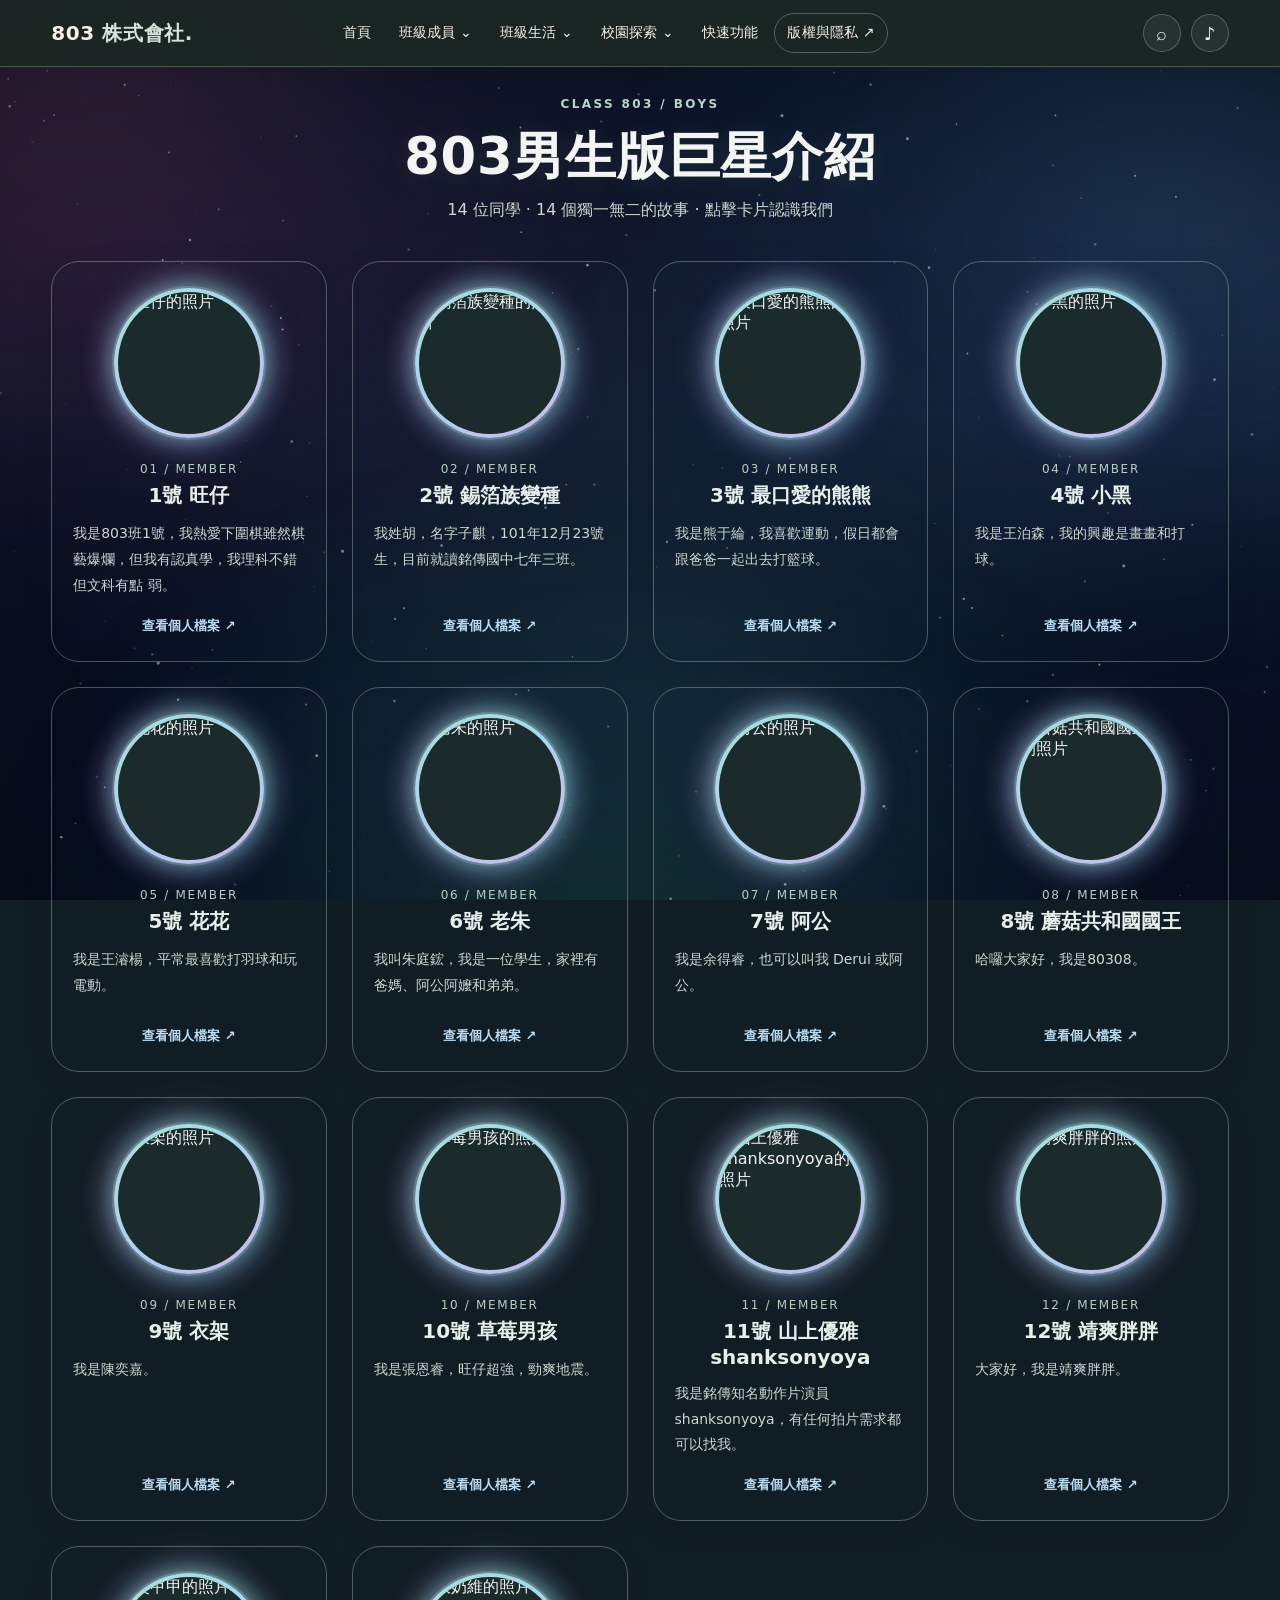
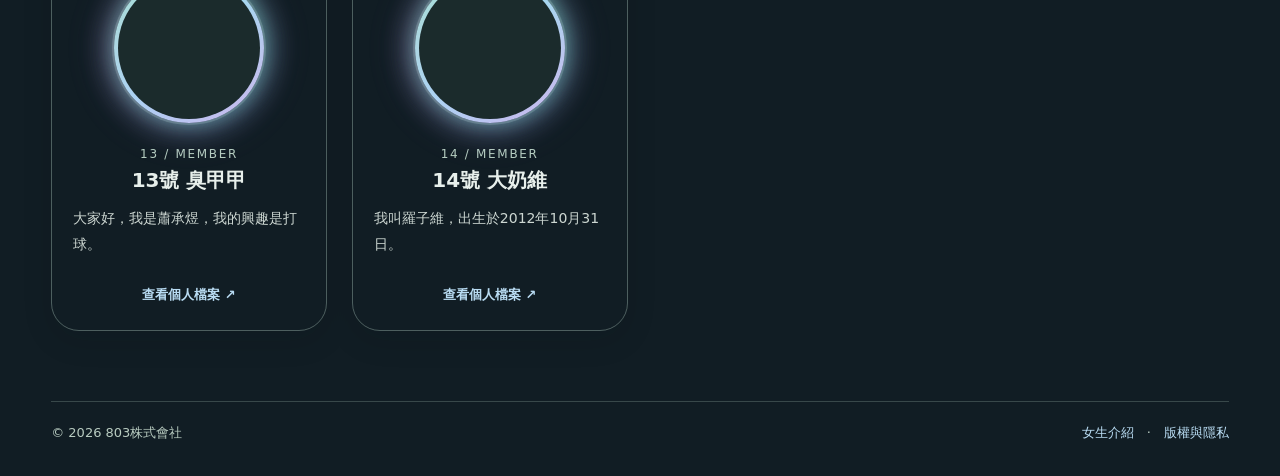
==== boy.html @ a570f4a8 "Add files via upload" ====
<!doctype html><html lang="zh-Hant"><head><meta charset="utf-8"><meta name="viewport" content="width=device-width,initial-scale=1"><title>803 男生版巨星介紹</title><link rel="stylesheet" href="shared-nav.css"><style>

:root{color-scheme:dark;--cyan:#7dd3fc;--muted:#cbd5e1}*{box-sizing:border-box}html{scroll-behavior:smooth}body{margin:0;color:#e8f3ff;font-family:system-ui,-apple-system,"Noto Sans TC",sans-serif;background:radial-gradient(ellipse at 50% 0%,#142857 0%,#071329 43%,#030817 100%);min-height:100vh}body:before{content:"";position:fixed;inset:0;pointer-events:none;background:radial-gradient(circle at 13% 20%,#34b8ff28,transparent 22%),radial-gradient(circle at 83% 48%,#9d4cff21,transparent 24%);z-index:-1}.wrap{width:min(1320px,92%);margin:auto}.top{display:flex;justify-content:space-between;align-items:center;gap:16px;padding:22px 0}.brand{font-weight:800;letter-spacing:.03em;font-size:17px}.back,.smalllink{color:#bfe8ff;text-decoration:none;border:1px solid #81c8ff55;border-radius:999px;padding:9px 15px;background:#ffffff0a}.back:hover,.smalllink:hover{background:#ffffff1a}.heading{text-align:center;padding:24px 0 38px}.eyebrow{font-size:12px;letter-spacing:.24em;color:#94c8ed}.heading h1{margin:12px 0 8px;font-size:clamp(30px,4vw,53px);color:#81d5ff;text-shadow:0 0 24px #28a7ff80}.heading p{color:#bbd2e9;margin:0}.grid{display:grid;grid-template-columns:repeat(4,minmax(0,1fr));gap:28px;padding-bottom:70px}.card{display:flex;flex-direction:column;align-items:center;min-height:385px;border:1px solid #84bfff2e;border-radius:28px;padding:26px 21px;background:linear-gradient(155deg,#121d34ef,#080e21ed);box-shadow:0 12px 30px #0005,0 0 24px #1e85ff23;text-decoration:none;color:inherit;transition:transform .2s,box-shadow .2s}.card:hover,.card:focus-visible{transform:translateY(-7px);box-shadow:0 18px 36px #0008,0 0 28px #5177ff77;outline:none}.avatar{width:150px;height:150px;border-radius:50%;padding:4px;background:linear-gradient(120deg,#1cbcff,#3268ff,#ae5cff);box-shadow:0 0 23px #248dffab,0 0 38px #9448ff5e;flex:none}.avatar img{width:100%;height:100%;border-radius:50%;object-fit:cover;background:#050c1e;display:block}.num{font-size:12px;letter-spacing:.14em;color:#9ab7d8;margin-top:24px}.name{color:#85d4ff;font-weight:750;font-size:20px;text-align:center;margin:6px 0 12px;overflow-wrap:anywhere}.excerpt{color:#d0deef;line-height:1.75;font-size:14px;display:-webkit-box;-webkit-box-orient:vertical;-webkit-line-clamp:3;overflow:hidden;text-align:left;width:100%}.more{margin-top:auto;padding-top:18px;font-size:13px;color:#86d9ff}.footer{border-top:1px solid #a8d7ff26;color:#9db4cc;padding:22px 0 34px;display:flex;gap:15px;justify-content:space-between;flex-wrap:wrap;font-size:13px}.footer a{color:#bde8ff;text-decoration:none}.profile{width:min(940px,92%);margin:40px auto 80px;display:grid;grid-template-columns:300px 1fr;gap:50px;align-items:center;border:1px solid #8bbdff35;border-radius:30px;padding:55px;background:linear-gradient(145deg,#111d36ee,#090f23f0);box-shadow:0 20px 60px #0008}.profile .avatar{width:min(100%,280px);height:auto;aspect-ratio:1}.profile .num{margin:0}.profile h1{color:#83d4ff;font-size:clamp(30px,4vw,48px);line-height:1.2;margin:15px 0 24px;overflow-wrap:anywhere}.profile .intro{font-size:17px;line-height:2;white-space:pre-wrap;color:#e1e9f6}.profile .actions{display:flex;gap:10px;flex-wrap:wrap;margin-top:35px}.missing{padding:60px;text-align:center}.dots{position:fixed;inset:0;pointer-events:none;z-index:-1;background-image:radial-gradient(#5ec9ff9e 1px,transparent 2px),radial-gradient(#a47dff99 1px,transparent 2px);background-size:190px 220px,270px 260px;background-position:20px 10px,95px 130px;opacity:.4}@media(max-width:1050px){.grid{grid-template-columns:repeat(3,1fr)}}@media(max-width:720px){.grid{grid-template-columns:repeat(2,minmax(0,1fr));gap:13px}.card{padding:20px 12px;min-height:315px;border-radius:20px}.avatar{width:115px;height:115px}.name{font-size:17px}.excerpt{font-size:13px}.profile{grid-template-columns:1fr;padding:28px;gap:30px;margin:15px auto 50px;text-align:center}.profile .avatar{margin:auto;width:210px}.profile .actions{justify-content:center}}@media(max-width:380px){.grid{grid-template-columns:1fr}.card{min-height:0}.excerpt{text-align:center}}

/* Aurora background synchronized with homepage, cards remain above particles */
body{background:#111d24;color:#e8f3ff}
body:before,.dots{display:none!important}
.aurora-backdrop{z-index:0!important}
#aurora-particles{z-index:1!important}
body>.wrap,body>main{position:relative;z-index:2}
.topbar{z-index:100!important}
.topbar .brand{color:#f5f1e8}
.topbar .nav-link,.topbar .nav-toggle{font-size:14px}
.topbar .dropdown,.topbar .search-panel,.topbar .mobile-panel{position:absolute;z-index:120}
@media(max-width:850px){.topbar .mobile-panel{position:relative}}

/* 803 soft aurora palette — shared by directory and profile */
:root{--boy-ink:#edf2ed;--boy-soft:#c4d4cb;--boy-mint:#d2e8db;--boy-accent:#a5cfc3;--boy-line:rgba(193,220,207,.22)}
body{color:var(--boy-ink)}
.heading{padding:30px 0 40px}
.heading .eyebrow{color:#b4d5c8;letter-spacing:.2em}
.heading h1{color:#e4f0e7;text-shadow:0 3px 22px rgba(120,191,166,.14);font-weight:750;letter-spacing:.025em}
.heading p{color:#c9d7ce}
.grid{gap:25px}
.card{background:linear-gradient(155deg,rgba(34,55,51,.91),rgba(23,37,39,.9));border:1px solid var(--boy-line);box-shadow:0 12px 32px rgba(5,18,17,.22),inset 0 1px rgba(255,255,255,.045);backdrop-filter:blur(15px);-webkit-backdrop-filter:blur(15px);transition:transform .24s ease,border-color .24s ease,box-shadow .24s ease}
.card:hover,.card:focus-visible{transform:translateY(-5px);border-color:rgba(190,226,211,.5);box-shadow:0 18px 38px rgba(5,18,17,.3),0 0 25px rgba(130,190,168,.12);outline:none}
.avatar{background:linear-gradient(135deg,#92c9c0 4%,#a8c9da 52%,#b8a8d3 100%);box-shadow:0 0 0 5px rgba(167,211,195,.075),0 0 26px rgba(143,200,188,.21),0 0 38px rgba(176,155,205,.11)}
.avatar img{background:#1b2b2c}
.num{color:#adc9bc}
.name{color:#e0eee4;text-shadow:none;font-weight:700}
.excerpt{color:#d4e0d8;line-height:1.85}
.more{color:#a9d8c9}
.back,.smalllink{color:#e1efe7;border-color:rgba(177,216,197,.32);background:rgba(235,250,239,.065)}
.back:hover,.smalllink:hover{background:rgba(213,237,221,.15)}
.footer{border-top-color:var(--boy-line);color:#b8cbc0}.footer a{color:#cce9da}
.profile{background:linear-gradient(145deg,rgba(37,57,52,.93),rgba(22,37,39,.93));border:1px solid var(--boy-line);box-shadow:0 20px 55px rgba(6,20,18,.3);backdrop-filter:blur(15px);-webkit-backdrop-filter:blur(15px)}
.profile h1{color:#e3f0e7;text-shadow:none}.profile .intro{color:#e0e9e1}.profile .num{color:#b8d3c4}
@media(prefers-reduced-motion:reduce){.card{transition:none}.card:hover{transform:none}}


/* Final 803 editorial aurora tuning — shared by directory and profile */
:root{--boy-ink:#f3f5f3;--boy-soft:#cdd7d2;--boy-accent:#b9dcf3;--boy-line:rgba(184,215,201,.23)}
.heading h1{color:#f3f5f3;text-shadow:0 3px 24px rgba(142,194,174,.12);letter-spacing:.015em}
.heading p{color:#cdd7d2}
.card{background:linear-gradient(150deg,rgba(36,57,52,.91),rgba(25,43,42,.91));border:1px solid rgba(185,218,203,.24);box-shadow:0 14px 32px rgba(4,18,18,.27),inset 0 1px 0 rgba(255,255,255,.055)}
.card:hover,.card:focus-visible{border-color:rgba(180,219,216,.53);box-shadow:0 20px 42px rgba(4,18,18,.35),0 0 24px rgba(162,202,198,.13)}
.avatar{background:linear-gradient(135deg,#95d3c3 0%,#a5c8df 55%,#c6b2d9 100%);box-shadow:0 0 0 4px rgba(163,210,196,.08),0 0 24px rgba(142,202,190,.19),0 0 32px rgba(198,178,217,.1)}
.name{color:#e7efeb;font-weight:730}.excerpt{color:#cdd7d2}.num{color:#b6cec1}
.more{color:#b9dcf3;font-weight:650;transition:color .2s ease}.card:hover .more,.card:focus-visible .more{color:#fff}
.profile{background:linear-gradient(145deg,rgba(36,57,52,.94),rgba(23,40,39,.94));border-color:rgba(185,218,203,.26)}
.profile h1{color:#e7efeb}.profile .intro{color:#dce6df}
.back,.smalllink{color:#b9dcf3;border-color:rgba(185,220,243,.35)}
.back:hover,.smalllink:hover{color:#fff;border-color:rgba(225,240,249,.6)}
.footer a{color:#b9dcf3}
@media(prefers-reduced-motion:reduce){.card,.more{transition:none}}

/* Transparent glass-free cards: let homepage aurora and particles show through. */
.card, .profile {
  background: transparent !important;
  background-image: none !important;
  -webkit-backdrop-filter: none !important;
  backdrop-filter: none !important;
  border: 1px solid rgba(205,235,222,.32) !important;
  box-shadow: 0 10px 30px rgba(4,20,19,.12) !important;
}
.card:hover, .card:focus-visible {
  background: rgba(255,255,255,.035) !important;
  border-color: rgba(205,235,222,.66) !important;
  box-shadow: 0 15px 35px rgba(4,20,19,.18) !important;
}
.profile { box-shadow: 0 12px 35px rgba(4,20,19,.12) !important; }


/* 803 portraits: restrained aurora halo, visible against the starfield */
.avatar{
 position:relative;
 isolation:isolate;
 background:linear-gradient(135deg,#a2e4d0 0%,#a7d8f5 48%,#d7b3eb 100%) !important;
 box-shadow:0 0 0 2px rgba(229,248,246,.19),0 0 15px 3px rgba(117,217,197,.35),0 0 30px 6px rgba(135,180,243,.23),0 0 43px 9px rgba(217,158,231,.13) !important;
 transition:box-shadow .3s ease,filter .3s ease,transform .3s ease;
}
.avatar::before{
 content:"";position:absolute;inset:-10px;border-radius:50%;pointer-events:none;z-index:-1;
 background:conic-gradient(from 30deg,rgba(144,230,211,.20),rgba(155,193,247,.18),rgba(227,171,229,.18),rgba(144,230,211,.20));
 filter:blur(13px);
}
.card:hover .avatar,.card:focus-visible .avatar{
 box-shadow:0 0 0 2px rgba(238,253,251,.34),0 0 21px 5px rgba(117,217,197,.47),0 0 39px 9px rgba(135,180,243,.31),0 0 52px 12px rgba(217,158,231,.20) !important;
 transform:scale(1.025);
}
@media(prefers-reduced-motion:reduce){.avatar{transition:none}}

</style><link rel="stylesheet" href="aurora.css"><script src="aurora.js" defer></script></head><body><div class="aurora-backdrop" aria-hidden="true"><div class="aurora-glow aurora-one"></div><div class="aurora-glow aurora-two"></div><div class="aurora-glow aurora-three"></div></div><canvas id="aurora-particles" aria-hidden="true"></canvas><header class="topbar">
 <div class="top-inner">
  <a class="brand" href="home.html" target="contentFrame" aria-label="803首頁">803 <b>株式會社.</b></a>
  <nav class="desktop-nav" aria-label="主要導覽">
   <a class="nav-link" href="home.html" target="contentFrame">首頁</a>
   <button class="nav-toggle" type="button" data-menu="people" aria-expanded="false">班級成員 ⌄</button>
   <button class="nav-toggle" type="button" data-menu="life" aria-expanded="false">班級生活 ⌄</button>
   <button class="nav-toggle" type="button" data-menu="campus" aria-expanded="false">校園探索 ⌄</button>
   <a class="nav-link" href="home.html#quick" target="contentFrame">快速功能</a>
   <a class="nav-link copyright-nav" href="copyright.html" target="contentFrame">版權與隱私 ↗</a>
  </nav>
  <div class="nav-actions">
   <button class="icon-btn" id="searchButton" type="button" aria-label="搜尋網站" aria-expanded="false">⌕</button>
   <button class="icon-btn" id="musicButton" type="button" aria-label="切換背景音樂" title="切換背景音樂">♫</button>
   <button class="icon-btn menu-trigger" id="mobileButton" type="button" aria-label="開啟選單" aria-expanded="false">☰</button>
  </div>
 </div>
 <div class="dropdown" id="dropdown" hidden><div class="dropdown-inner"><div class="dropdown-label" id="dropdownLabel"></div><div class="dropdown-links" id="dropdownLinks"></div></div></div>
 <div class="search-panel" id="searchPanel" hidden><label for="siteSearch">搜尋803網站</label><input id="siteSearch" type="search" placeholder="輸入：男生、女生、課表、榮譽…" autocomplete="off"><div class="search-results" id="searchResults"></div></div>
 <nav class="mobile-panel" id="mobilePanel" aria-label="手機導覽" hidden>
  <a href="home.html" target="contentFrame">首頁</a><a href="boy.html" target="contentFrame">男生介紹</a><a href="girl.html" target="contentFrame">女生介紹</a><a href="teacher.html" target="contentFrame">導師介紹</a><a href="place.html" target="contentFrame">校園景點</a><a href="home.html#quick" target="contentFrame">快速功能</a><a href="home.html#class-info" target="contentFrame">課表與班級照片</a><a href="copyright.html" target="contentFrame">版權與隱私 ↗</a>
 </nav>
</header><div class="wrap"><section class="heading"><div class="eyebrow">CLASS 803 / BOYS</div><h1>803男生版巨星介紹</h1><p>14 位同學 · 14 個獨一無二的故事 · 點擊卡片認識我們</p></section><main class="grid" id="boys"></main><footer class="footer"><span>© 2026 803株式會社</span><div><a href="girl.html" target="contentFrame">女生介紹</a>　·　<a href="copyright.html" target="contentFrame">版權與隱私</a></div></footer></div><script>
(()=>{
 const menus={people:{label:'PEOPLE / 班級成員',links:[['男生介紹','boy.html','14位同學'],['女生介紹','girl.html','13位同學'],['導師介紹','teacher.html','認識我們的導師']]},life:{label:'LIFE / 班級生活',links:[['班級課表','home.html#class-info','每週課程'],['班級合照','home.html#class-photo','共同回憶'],['班級榮譽','home.html#news','英語歌唱比賽']]},campus:{label:'CAMPUS / 校園探索',links:[['校園景點','place.html','探索銘傳國中'],['班級課表','home.html#class-info','查看課表']]} };
 const dropdown=document.getElementById('dropdown'),dropdownLabel=document.getElementById('dropdownLabel'),dropdownLinks=document.getElementById('dropdownLinks');
 const toggles=[...document.querySelectorAll('.nav-toggle')];
 function closeMenus(){dropdown.hidden=true;toggles.forEach(b=>b.setAttribute('aria-expanded','false'))}
 toggles.forEach(btn=>btn.addEventListener('click',()=>{const was=btn.getAttribute('aria-expanded')==='true';closeMenus();if(was)return;const menu=menus[btn.dataset.menu];dropdownLabel.textContent=menu.label;dropdownLinks.replaceChildren();menu.links.forEach(([label,url,desc])=>{const a=document.createElement('a');a.href=url;a.target='contentFrame';a.textContent=label;const small=document.createElement('small');small.textContent=desc;a.appendChild(small);a.addEventListener('click',closeMenus);dropdownLinks.appendChild(a)});dropdown.hidden=false;btn.setAttribute('aria-expanded','true')}));
 const searchButton=document.getElementById('searchButton'),searchPanel=document.getElementById('searchPanel'),siteSearch=document.getElementById('siteSearch'),searchResults=document.getElementById('searchResults');
 const searchable=[['首頁','home.html','803 株式會社'],['男生介紹','boy.html','男生 同學'],['女生介紹','girl.html','女生 同學'],['導師介紹','teacher.html','老師 導師'],['校園景點','place.html','校園 銘傳 景點'],['班級課表','home.html#class-info','課表 課程'],['班級照片','home.html#class-photo','合照 回憶'],['英語歌唱榮譽','home.html#news','比賽 特優 第三名'],['版權與隱私','copyright.html','著作權 肖像 照片 音樂 個資']];
 function renderSearch(){const q=siteSearch.value.trim().toLowerCase();searchResults.replaceChildren();if(!q){const p=document.createElement('p');p.textContent='搜尋頁面名稱或關鍵字。';searchResults.append(p);return}const found=searchable.filter(x=>x.join(' ').toLowerCase().includes(q));if(!found.length){const p=document.createElement('p');p.textContent='找不到符合的項目。';searchResults.append(p);return}found.forEach(([name,url])=>{const a=document.createElement('a');a.textContent=name+' ↗';a.href=url;a.target='contentFrame';a.addEventListener('click',()=>{searchPanel.hidden=true;searchButton.setAttribute('aria-expanded','false')});searchResults.append(a)})}
 searchButton.addEventListener('click',()=>{const open=searchPanel.hidden;searchPanel.hidden=!open;searchButton.setAttribute('aria-expanded',String(open));closeMenus();if(open){siteSearch.focus();renderSearch()}});siteSearch.addEventListener('input',renderSearch);
 const mobileButton=document.getElementById('mobileButton'),mobilePanel=document.getElementById('mobilePanel');mobileButton.addEventListener('click',()=>{mobilePanel.hidden=!mobilePanel.hidden;mobileButton.setAttribute('aria-expanded',String(!mobilePanel.hidden));closeMenus()});mobilePanel.querySelectorAll('a').forEach(a=>a.addEventListener('click',()=>{mobilePanel.hidden=true;mobileButton.setAttribute('aria-expanded','false')}));
 document.addEventListener('keydown',e=>{if(e.key==='Escape'){closeMenus();searchPanel.hidden=true;mobilePanel.hidden=true;searchButton.setAttribute('aria-expanded','false');mobileButton.setAttribute('aria-expanded','false')}});
 document.addEventListener('click',e=>{if(!e.target.closest('.topbar')){closeMenus();searchPanel.hidden=true;searchButton.setAttribute('aria-expanded','false')}});
 const musicButton=document.getElementById('musicButton');function findAudio(){try{return window.parent.document.querySelector('audio')}catch{return null}}function updateMusic(){const a=findAudio();musicButton.textContent=a&&!a.paused?'♫':'♪';musicButton.title=a?(a.paused?'播放背景音樂':'暫停背景音樂'):'請在網站主頁開啟音樂';musicButton.setAttribute('aria-label',musicButton.title)}musicButton.addEventListener('click',()=>{try{if(window.parent!==window && typeof window.parent.toggleBgm==='function'){window.parent.toggleBgm();setTimeout(updateMusic,120);return}}catch(e){}const a=findAudio();if(!a){alert('請從 index.html 進入網站，才能控制背景音樂。');return}if(a.paused){a.play().catch(()=>alert('瀏覽器阻止音樂播放，請再次點擊音樂鍵。'))}else{a.pause()}setTimeout(updateMusic,120)});updateMusic();
})();
</script><script>
window.BOYS_DATA = [
  {
    "id": 1,
    "name": "旺仔",
    "intro": "我是803班1號，我熱愛下圍棋雖然棋藝爆爛，但我有認真學，我理科不錯但文科有點\n弱。",
    "photo": "b/boy1.jpg"
  },
  {
    "id": 2,
    "name": "錫箔族變種",
    "intro": "我姓胡，名字子麒，101年12月23號生，目前就讀銘傳國中七年三班。",
    "photo": "b/boy2.jpg"
  },
  {
    "id": 3,
    "name": "最口愛的熊熊",
    "intro": "我是熊于綸，我喜歡運動，假日都會跟爸爸一起出去打籃球。",
    "photo": "b/boy3.jpg"
  },
  {
    "id": 4,
    "name": "小黑",
    "intro": "我是王泊森，我的興趣是畫畫和打球。",
    "photo": "b/boy4.jpg"
  },
  {
    "id": 5,
    "name": "花花",
    "intro": "我是王濬楊，平常最喜歡打羽球和玩電動。",
    "photo": "b/boy5.jpg"
  },
  {
    "id": 6,
    "name": "老朱",
    "intro": "我叫朱庭鋐，我是一位學生，家裡有爸媽、阿公阿嬤和弟弟。",
    "photo": "b/boy6.jpg"
  },
  {
    "id": 7,
    "name": "阿公",
    "intro": "我是余得睿，也可以叫我 Derui 或阿公。",
    "photo": "b/boy7.jpg"
  },
  {
    "id": 8,
    "name": "蘑菇共和國國王",
    "intro": "哈囉大家好，我是80308。",
    "photo": "b/boy8.jpg"
  },
  {
    "id": 9,
    "name": "衣架",
    "intro": "我是陳奕嘉。",
    "photo": "b/boy9.jpg"
  },
  {
    "id": 10,
    "name": "草莓男孩",
    "intro": "我是張恩睿，旺仔超強，勁爽地震。",
    "photo": "b/boy10.jpg"
  },
  {
    "id": 11,
    "name": "山上優雅shanksonyoya",
    "intro": "我是銘傳知名動作片演員 shanksonyoya，有任何拍片需求都可以找我。",
    "photo": "b/boy11.jpg"
  },
  {
    "id": 12,
    "name": "靖爽胖胖",
    "intro": "大家好，我是靖爽胖胖。",
    "photo": "b/boy12.jpg"
  },
  {
    "id": 13,
    "name": "臭甲甲",
    "intro": "大家好，我是蕭承煜，我的興趣是打球。",
    "photo": "b/boy13.jpg"
  },
  {
    "id": 14,
    "name": "大奶維",
    "intro": "我叫羅子維，出生於2012年10月31日。",
    "photo": "b/boy14.jpg"
  }
];

</script><script>const root=document.querySelector('#boys');for(const p of (window.BOYS_DATA || [])){const a=document.createElement('a');a.className='card';a.href='boy-profile.html?id='+p.id;a.target='contentFrame';const avatar=document.createElement('div');avatar.className='avatar';const img=document.createElement('img');img.src=p.photo;img.alt=p.name+'的照片';img.loading='lazy';avatar.append(img);a.append(avatar);for(const [cls,val] of [['num',String(p.id).padStart(2,'0')+' / MEMBER'],['name',p.id+'號 '+p.name],['excerpt',p.intro],['more','查看個人檔案 ↗']]){const e=document.createElement('div');e.className=cls;e.textContent=val;a.append(e)}root.append(a)}</script></body></html>
---- shared-nav.css ----
:root{--cream:#f5f1e8;--sage:#d5e4db;--lavender:#c7b7de;--peach:#e6b3a5;--forest:#26362f;--muted:#d7ded9;--line:rgba(245,241,232,.23)}
*{box-sizing:border-box}html{scroll-behavior:smooth}body{margin:0;min-height:100vh;font-family:-apple-system,BlinkMacSystemFont,"Noto Sans TC","Microsoft JhengHei",sans-serif;color:var(--cream);background:#111d24;overflow-x:hidden}button,input{font:inherit}a{color:inherit}button{cursor:pointer}.page{width:min(1180px,92%);margin:auto;position:relative;z-index:1}
.topbar{position:sticky;top:0;left:0;right:0;z-index:90;background:rgba(27,40,36,.85);backdrop-filter:blur(18px);border-bottom:1px solid var(--line)}.top-inner{width:min(1180px,92%);margin:auto;min-height:64px;display:flex;align-items:center;gap:24px}.brand{font-size:19px;font-weight:800;text-decoration:none;white-space:nowrap;letter-spacing:.04em}.brand b{color:var(--sage)}.desktop-nav{display:flex;align-items:center;gap:8px;margin:auto}.nav-link,.nav-toggle{background:transparent;border:0;text-decoration:none;color:var(--cream);font-size:13px;padding:11px 13px;border-radius:11px}.nav-link:hover,.nav-toggle:hover,.nav-toggle[aria-expanded=true]{background:rgba(255,255,255,.1)}.nav-actions{display:flex;align-items:center;gap:7px}.icon-btn{width:39px;height:39px;display:grid;place-items:center;border:1px solid var(--line);background:rgba(255,255,255,.06);border-radius:50%;color:var(--cream);font-size:19px}.icon-btn:hover{background:rgba(255,255,255,.15)}.menu-trigger{display:none}.dropdown{position:absolute;top:calc(100% + 1px);left:0;width:100%;background:rgba(28,43,38,.97);border-bottom:1px solid var(--line);box-shadow:0 20px 40px rgba(0,0,0,.22)}.dropdown[hidden],.search-panel[hidden],.mobile-panel[hidden]{display:none}.dropdown-inner{width:min(960px,92%);margin:auto;padding:28px 0;display:grid;grid-template-columns:170px 1fr;gap:20px}.dropdown-label{font-size:12px;letter-spacing:.14em;color:var(--sage)}.dropdown-links{display:grid;grid-template-columns:repeat(3,1fr);gap:10px}.dropdown-links a{padding:16px;border:1px solid var(--line);border-radius:12px;text-decoration:none;background:rgba(255,255,255,.04)}.dropdown-links a:hover{background:rgba(255,255,255,.13)}.dropdown-links small{display:block;color:var(--muted);margin-top:5px}.search-panel{position:absolute;right:4%;top:calc(100% + 10px);width:min(420px,92vw);padding:17px;background:#26362f;border:1px solid var(--line);border-radius:16px;box-shadow:0 18px 35px rgba(0,0,0,.3)}.search-panel label{display:block;font-size:13px;margin-bottom:9px}.search-panel input{width:100%;border:1px solid #84968a;border-radius:10px;padding:12px;background:#f5f1e8;color:#26362f}.search-results{margin-top:10px;max-height:230px;overflow:auto}.search-results a{display:block;padding:10px;border-radius:8px;text-decoration:none}.search-results a:hover{background:rgba(255,255,255,.1)}.search-results p{font-size:13px;color:var(--muted)}
.hero{padding:92px 0 58px;max-width:900px}.eyebrow{font-size:12px;letter-spacing:.23em;color:var(--sage);font-weight:700}.hero h1{font-size:clamp(43px,7vw,84px);line-height:1.16;letter-spacing:-.035em;margin:20px 0}.hero h1 em{font-style:normal;color:var(--sage)}.hero p{max-width:660px;font-size:clamp(15px,2vw,19px);line-height:1.9;color:#e6e9e3}.hero-cta{display:flex;gap:14px;flex-wrap:wrap;margin-top:27px}.primary-btn,.secondary-btn{display:inline-flex;align-items:center;justify-content:center;gap:12px;text-decoration:none;border-radius:999px;padding:13px 23px;font-size:14px;font-weight:700;transition:transform .25s,background .25s}.primary-btn{background:var(--cream);color:var(--forest)}.secondary-btn{border:1px solid rgba(255,255,255,.55)}.primary-btn:hover,.secondary-btn:hover{transform:translateY(-3px)}.secondary-btn:hover{background:rgba(255,255,255,.12)}
.announcement{display:flex;gap:15px;align-items:center;border:1px solid rgba(230,179,165,.4);border-radius:15px;padding:15px 20px;background:rgba(230,179,165,.12);margin-bottom:72px}.announcement strong{color:#ffe4d8;white-space:nowrap;font-size:12px;letter-spacing:.08em}.announcement p{margin:0;line-height:1.6;font-size:14px}
.section{margin-bottom:83px}.section-top{display:flex;align-items:end;justify-content:space-between;gap:18px;margin-bottom:23px}.kicker{font-size:11px;letter-spacing:.19em;color:var(--sage);font-weight:700}.section h2{font-size:clamp(28px,4vw,43px);line-height:1.25;margin:9px 0}.section-desc{font-size:14px;color:var(--muted);margin:0}.section-note{font-size:12px;color:var(--muted)}
.quick-grid{display:grid;grid-template-columns:repeat(4,minmax(0,1fr));gap:14px}.quick-card{min-height:172px;display:flex;flex-direction:column;justify-content:space-between;padding:23px;border:1px solid rgba(255,255,255,.26);border-radius:20px;text-decoration:none;background:rgba(245,241,232,.1);backdrop-filter:blur(10px);transition:transform .3s,background .3s,border-color .3s}.quick-card:hover{transform:translateY(-5px);background:rgba(245,241,232,.2);border-color:rgba(255,255,255,.6)}.quick-card .quick-icon{font-size:30px}.quick-card strong{font-size:18px}.quick-card small{display:block;margin-top:5px;font-size:11px;letter-spacing:.08em;color:var(--muted)}.quick-card .quick-bottom{display:flex;align-items:end;justify-content:space-between}.quick-card .arrow{font-size:24px;color:var(--sage)}
.story-grid{display:grid;grid-template-columns:1fr 1fr;gap:16px}.story-card{position:relative;min-height:215px;border-radius:23px;padding:28px;text-decoration:none;overflow:hidden;display:flex;flex-direction:column;justify-content:space-between;border:1px solid rgba(255,255,255,.18);transition:transform .3s}.story-card:hover{transform:translateY(-5px)}.story-card.boys{background:linear-gradient(135deg,#263f4b,#4e6674)}.story-card.girls{background:linear-gradient(135deg,#58475e,#967d98)}.story-card.teacher{background:linear-gradient(135deg,#344a3d,#648174)}.story-card.campus{background:linear-gradient(135deg,#5d5147,#9b8572)}.story-card .number{font-size:11px;letter-spacing:.18em;color:#f5f1e8}.story-card h3{font-size:clamp(23px,3vw,32px);margin:0 0 7px}.story-card p{font-size:12px;letter-spacing:.08em;margin:0;color:#f0ebe8}.story-card .story-bottom{display:flex;align-items:end;justify-content:space-between}.story-card .round-arrow{width:44px;height:44px;border:1px solid rgba(255,255,255,.7);border-radius:50%;display:grid;place-items:center;font-size:23px;transition:transform .3s,background .3s}.story-card:hover .round-arrow{transform:translate(3px,-3px);background:rgba(255,255,255,.2)}
.content-grid{display:grid;grid-template-columns:1.15fr .85fr;gap:20px}.content-card{border:1px solid var(--line);border-radius:22px;background:rgba(245,241,232,.09);padding:24px;backdrop-filter:blur(8px)}.content-card h3{font-size:21px;margin:0 0 8px}.content-card p{font-size:13px;color:var(--muted);line-height:1.7;margin:0 0 19px}.image-wrap{background:rgba(245,241,232,.94);border-radius:14px;padding:12px;text-align:center}.image-wrap img{display:block;max-width:100%;height:auto;margin:auto;border-radius:7px}.image-wrap.class-photo{background:transparent;padding:0}.image-wrap.class-photo img{width:100%;max-height:470px;object-fit:contain}.footer{border-top:1px solid var(--line);padding:30px 0 45px;display:flex;justify-content:space-between;gap:18px;color:var(--muted);font-size:12px}.footer a{text-decoration:none}.footer a:hover{text-decoration:underline}.footer-links{display:flex;gap:18px;flex-wrap:wrap}.coming-soon{opacity:.65;cursor:default}.coming-soon:hover{transform:none}.mobile-panel{background:#26362f;border-top:1px solid var(--line);padding:14px 4% 20px}.mobile-panel a{display:block;text-decoration:none;padding:13px 5px;border-bottom:1px solid var(--line)}.notice{font-size:12px;color:var(--muted)}
@media(max-width:850px){.desktop-nav{display:none}.menu-trigger{display:grid}.top-inner{gap:12px}.nav-actions{margin-left:auto}.quick-grid{grid-template-columns:repeat(2,minmax(0,1fr))}.content-grid{grid-template-columns:1fr}.hero{padding-top:68px}.dropdown-inner{grid-template-columns:1fr}.dropdown-links{grid-template-columns:repeat(2,1fr)}}
@media(max-width:550px){.hero{padding-top:58px}.hero h1{letter-spacing:-.04em}.announcement{align-items:start;flex-direction:column;margin-bottom:54px}.quick-grid{gap:10px}.quick-card{min-height:145px;padding:17px}.quick-card strong{font-size:16px}.story-grid{grid-template-columns:1fr}.story-card{min-height:170px}.section{margin-bottom:58px}.section-top{align-items:start;flex-direction:column}.content-card{padding:17px}.footer{flex-direction:column}.top-inner{min-height:60px}.brand{font-size:17px}}
@media(prefers-reduced-motion:reduce){html{scroll-behavior:auto}*,*::before,*::after{transition-duration:.01ms!important;animation-duration:.01ms!important}}

/* 703 導覽列精修：較自然的字級、間距與視覺平衡 */
.topbar{background:rgba(27,40,36,.91)}
.top-inner{width:min(1240px,92%);min-height:66px;gap:20px}
.brand{font-size:20px;font-weight:700;letter-spacing:.015em;line-height:1.35}
.brand b{font-weight:700}
.desktop-nav{gap:4px;margin-left:auto;margin-right:auto}
.nav-link,.nav-toggle{font-family:inherit;font-size:14px;font-weight:500;letter-spacing:.01em;line-height:1.4;padding:10px 12px;white-space:nowrap;cursor:pointer}
.nav-actions{gap:10px}
.icon-btn{width:38px;height:38px;font-size:18px;cursor:pointer;transition:background .2s ease,border-color .2s ease}
.icon-btn:focus-visible,.nav-link:focus-visible,.nav-toggle:focus-visible,.brand:focus-visible{outline:2px solid #c7b7de;outline-offset:3px}
@media(max-width:1000px) and (min-width:851px){
  .top-inner{gap:12px}
  .brand{font-size:18px}
  .desktop-nav{gap:0}
  .nav-link,.nav-toggle{font-size:13px;padding:9px 8px}
  .nav-actions{gap:6px}
}
@media(max-width:850px){
  .top-inner{min-height:62px}
  .brand{font-size:19px}
  .nav-actions{margin-left:auto}
}
@media(max-width:550px){
  .top-inner{min-height:58px}
  .brand{font-size:17px}
  .icon-btn{width:35px;height:35px;font-size:17px}
  .nav-actions{gap:7px}
}


/* 版權頁入口：導覽列與頁尾都清楚可見 */
.copyright-nav{color:#f5f1e8;border:1px solid rgba(245,241,232,.28);border-radius:999px;white-space:nowrap;padding:9px 12px}
.copyright-nav:hover{background:rgba(245,241,232,.14)}
.copyright-footer{display:inline-flex;align-items:center;padding:10px 15px;border:1px solid rgba(245,241,232,.48);border-radius:999px;color:#f5f1e8!important;font-weight:700}
.copyright-footer:hover{background:rgba(245,241,232,.15);text-decoration:none!important}
@media(min-width:851px) and (max-width:1130px){.desktop-nav{gap:0}.nav-link,.nav-toggle{padding:9px 7px;font-size:12px}.top-inner{gap:10px}.brand{font-size:18px}}

/* Shared navbar on boys pages */
.topbar{position:sticky;z-index:100!important}.topbar .brand{font-size:20px;color:#f5f1e8}.topbar .nav-link,.topbar .nav-toggle{color:#f5f1e8}.topbar .dropdown,.topbar .search-panel,.topbar .mobile-panel{z-index:110}.topbar .nav-actions{margin-left:auto}
---- aurora.css ----
/* 803 unified night-sky aurora: subdued pink / mint / blue */
.aurora-backdrop{position:fixed;inset:0;z-index:0;overflow:hidden;pointer-events:none;background:radial-gradient(ellipse at 55% 70%,#101e31 0%,#0a1225 55%,#050914 100%)}
.aurora-backdrop::before{content:"";position:absolute;inset:-15%;background:radial-gradient(ellipse at 17% 32%,rgba(220,116,171,.105),transparent 38%),radial-gradient(ellipse at 80% 28%,rgba(95,164,218,.12),transparent 39%),radial-gradient(ellipse at 49% 82%,rgba(80,188,151,.095),transparent 43%);filter:blur(44px)}
.aurora-backdrop::after{content:"";position:absolute;inset:0;background:linear-gradient(180deg,rgba(3,6,18,.28),transparent 46%,rgba(3,7,16,.32));pointer-events:none}
.aurora-glow{position:absolute;width:84vmax;height:65vmax;filter:blur(105px);opacity:.47;border-radius:48%;will-change:transform;animation:auroraDrift 34s ease-in-out infinite alternate}
.aurora-one{left:-37%;top:-39%;background:radial-gradient(ellipse,rgba(222,121,175,.48),rgba(161,105,184,.15) 40%,transparent 73%)}
.aurora-two{right:-37%;top:-20%;background:radial-gradient(ellipse,rgba(94,171,224,.51),rgba(74,113,177,.17) 42%,transparent 74%);animation-duration:41s;animation-delay:-16s}
.aurora-three{left:4%;bottom:-52%;background:radial-gradient(ellipse,rgba(83,197,154,.50),rgba(53,133,149,.17) 43%,transparent 74%);animation-duration:46s;animation-delay:-24s;opacity:.49}
@keyframes auroraDrift{0%{transform:translate3d(-5%,-4%,0) rotate(-7deg) scale(1)}50%{transform:translate3d(8%,6%,0) rotate(7deg) scale(1.1)}100%{transform:translate3d(-3%,10%,0) rotate(-4deg) scale(1)}}
#aurora-particles{position:fixed;inset:0;z-index:1;width:100%;height:100%;pointer-events:none;opacity:1}
.topbar{z-index:100!important}.page{position:relative;z-index:2!important}
@media(prefers-reduced-motion:reduce){.aurora-glow{animation:none!important}#aurora-particles{display:none}}
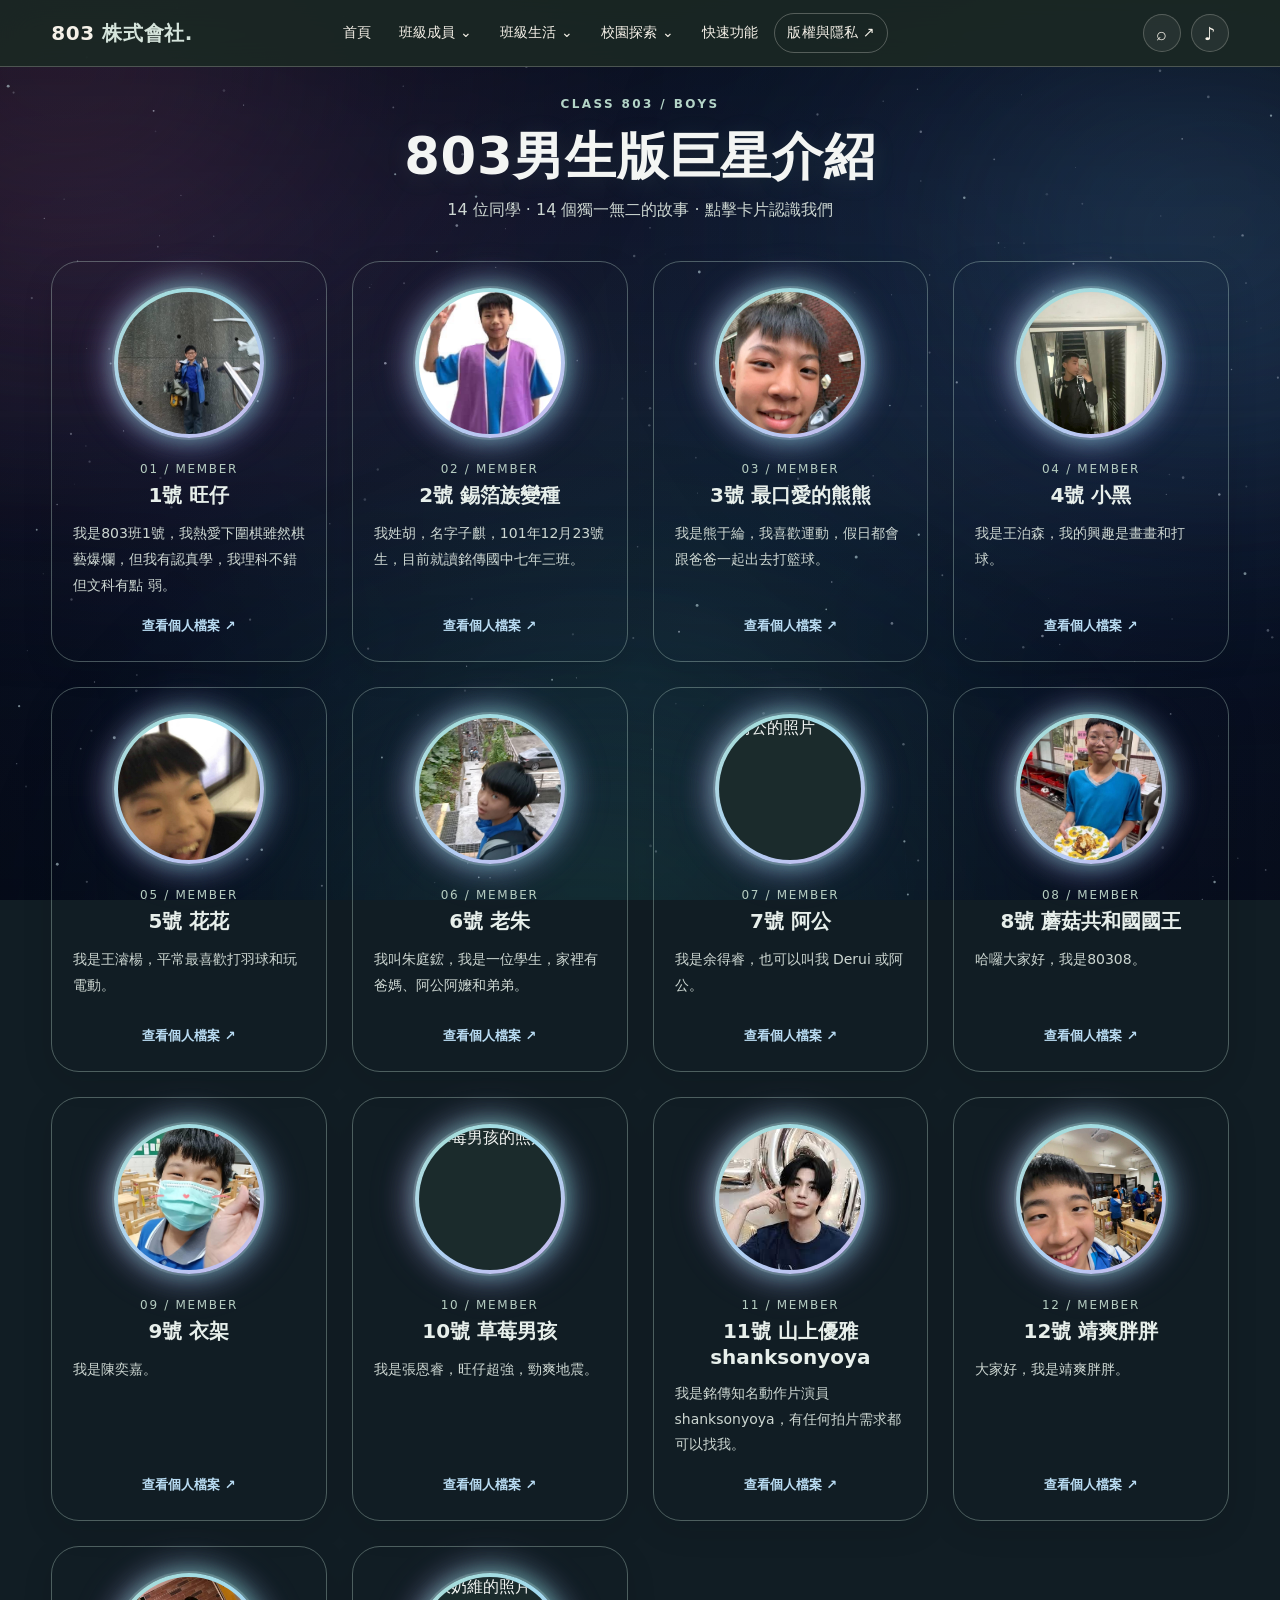
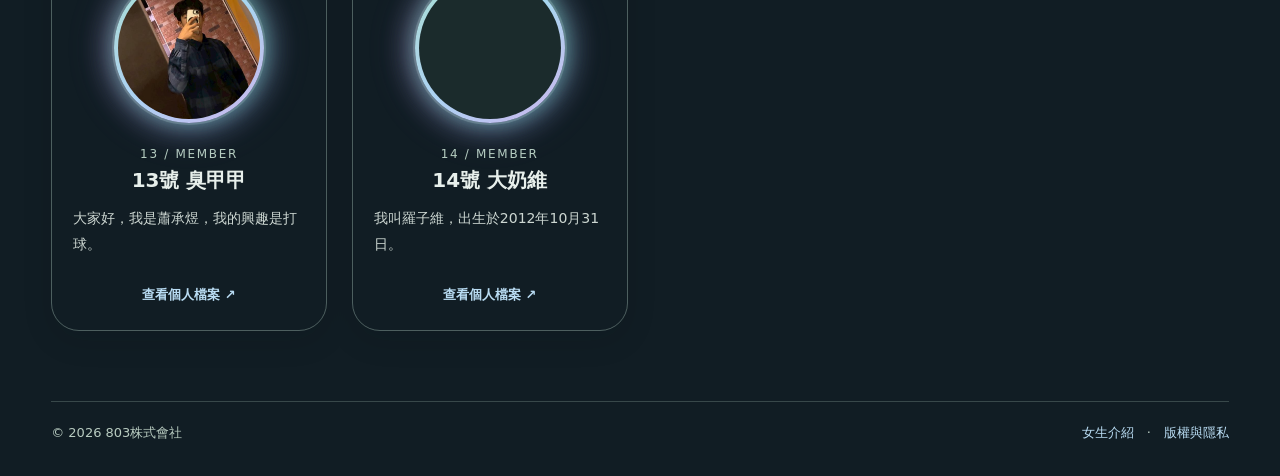
==== commit 363a3c56: "Update website" ====
--- a/boy.html
+++ b/boy.html
@@ -134,85 +134,85 @@
     "id": 1,
     "name": "旺仔",
     "intro": "我是803班1號，我熱愛下圍棋雖然棋藝爆爛，但我有認真學，我理科不錯但文科有點\n弱。",
-    "photo": "b/boy1.jpg"
+    "photo": "boy1.jpg"
   },
   {
     "id": 2,
     "name": "錫箔族變種",
     "intro": "我姓胡，名字子麒，101年12月23號生，目前就讀銘傳國中七年三班。",
-    "photo": "b/boy2.jpg"
+    "photo": "boy2.jpg"
   },
   {
     "id": 3,
     "name": "最口愛的熊熊",
     "intro": "我是熊于綸，我喜歡運動，假日都會跟爸爸一起出去打籃球。",
-    "photo": "b/boy3.jpg"
+    "photo": "boy3.jpg"
   },
   {
     "id": 4,
     "name": "小黑",
     "intro": "我是王泊森，我的興趣是畫畫和打球。",
-    "photo": "b/boy4.jpg"
+    "photo": "boy4.jpg"
   },
   {
     "id": 5,
     "name": "花花",
     "intro": "我是王濬楊，平常最喜歡打羽球和玩電動。",
-    "photo": "b/boy5.jpg"
+    "photo": "boy5.jpg"
   },
   {
     "id": 6,
     "name": "老朱",
     "intro": "我叫朱庭鋐，我是一位學生，家裡有爸媽、阿公阿嬤和弟弟。",
-    "photo": "b/boy6.jpg"
+    "photo": "boy6.jpg"
   },
   {
     "id": 7,
     "name": "阿公",
     "intro": "我是余得睿，也可以叫我 Derui 或阿公。",
-    "photo": "b/boy7.jpg"
+    "photo": "boy7.jpg"
   },
   {
     "id": 8,
     "name": "蘑菇共和國國王",
     "intro": "哈囉大家好，我是80308。",
-    "photo": "b/boy8.jpg"
+    "photo": "boy8.jpg"
   },
   {
     "id": 9,
     "name": "衣架",
     "intro": "我是陳奕嘉。",
-    "photo": "b/boy9.jpg"
+    "photo": "boy9.jpg"
   },
   {
     "id": 10,
     "name": "草莓男孩",
     "intro": "我是張恩睿，旺仔超強，勁爽地震。",
-    "photo": "b/boy10.jpg"
+    "photo": "boy10.jpg"
   },
   {
     "id": 11,
     "name": "山上優雅shanksonyoya",
     "intro": "我是銘傳知名動作片演員 shanksonyoya，有任何拍片需求都可以找我。",
-    "photo": "b/boy11.jpg"
+    "photo": "boy11.jpg"
   },
   {
     "id": 12,
     "name": "靖爽胖胖",
     "intro": "大家好，我是靖爽胖胖。",
-    "photo": "b/boy12.jpg"
+    "photo": "boy12.jpg"
   },
   {
     "id": 13,
     "name": "臭甲甲",
     "intro": "大家好，我是蕭承煜，我的興趣是打球。",
-    "photo": "b/boy13.jpg"
+    "photo": "boy13.jpg"
   },
   {
     "id": 14,
     "name": "大奶維",
     "intro": "我叫羅子維，出生於2012年10月31日。",
-    "photo": "b/boy14.jpg"
+    "photo": "boy14.jpg"
   }
 ];
 
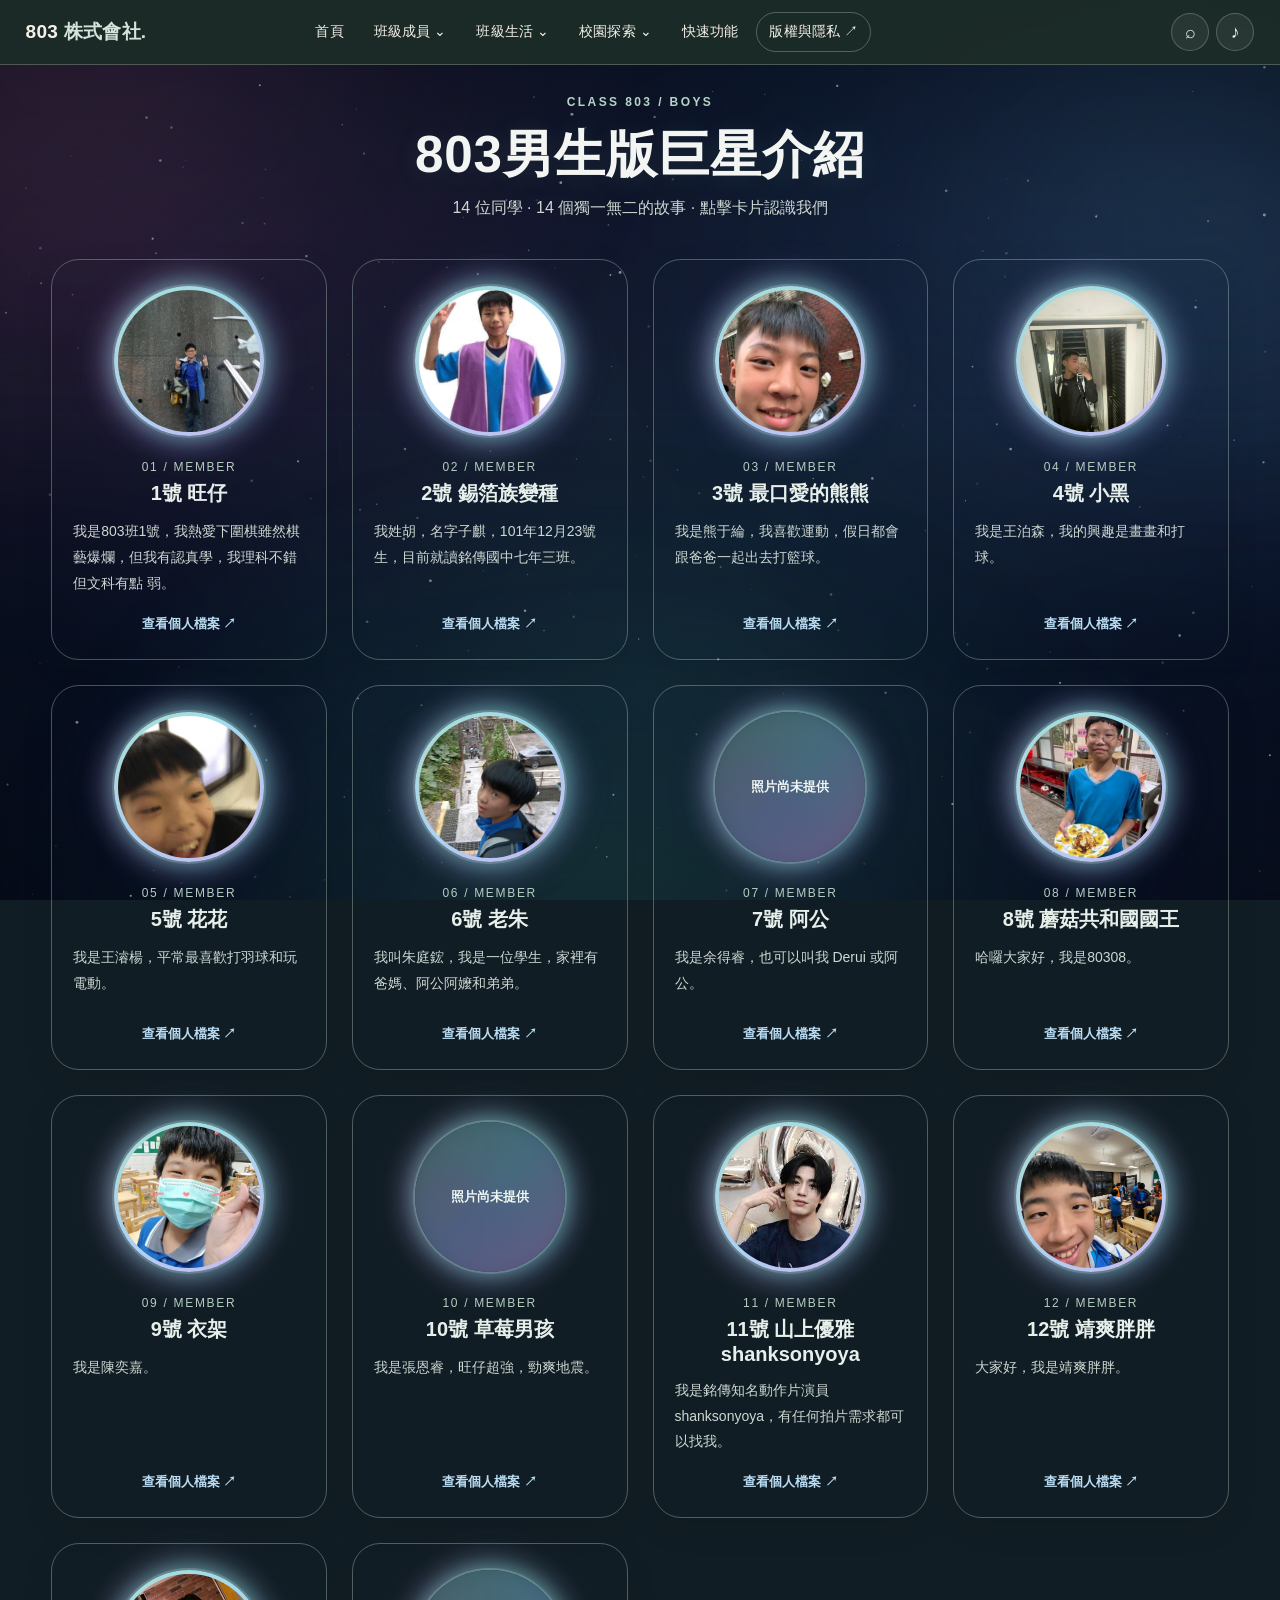
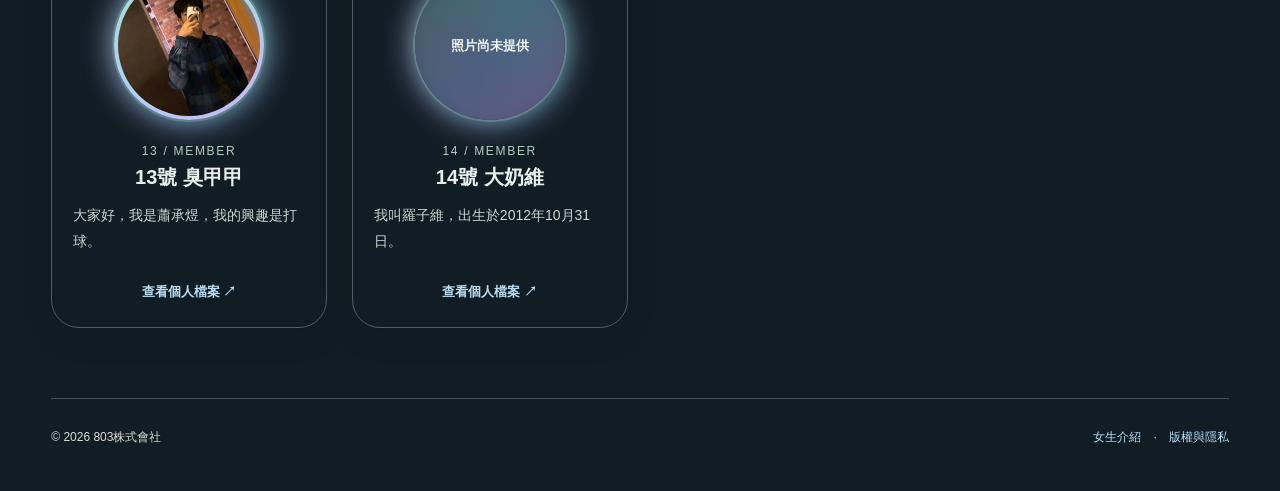
==== commit d41f01f5: "803網站全面校準與照片整理" ====
--- a/boy.html
+++ b/boy.html
@@ -1,219 +1,283 @@
-<!doctype html><html lang="zh-Hant"><head><meta charset="utf-8"><meta name="viewport" content="width=device-width,initial-scale=1"><title>803 男生版巨星介紹</title><link rel="stylesheet" href="shared-nav.css"><style>
+<!doctype html><html lang="zh-Hant"><head><meta charset="utf-8"><meta name="viewport" content="width=device-width,initial-scale=1"><title>803 男生版巨星介紹</title><style>
 
 :root{color-scheme:dark;--cyan:#7dd3fc;--muted:#cbd5e1}*{box-sizing:border-box}html{scroll-behavior:smooth}body{margin:0;color:#e8f3ff;font-family:system-ui,-apple-system,"Noto Sans TC",sans-serif;background:radial-gradient(ellipse at 50% 0%,#142857 0%,#071329 43%,#030817 100%);min-height:100vh}body:before{content:"";position:fixed;inset:0;pointer-events:none;background:radial-gradient(circle at 13% 20%,#34b8ff28,transparent 22%),radial-gradient(circle at 83% 48%,#9d4cff21,transparent 24%);z-index:-1}.wrap{width:min(1320px,92%);margin:auto}.top{display:flex;justify-content:space-between;align-items:center;gap:16px;padding:22px 0}.brand{font-weight:800;letter-spacing:.03em;font-size:17px}.back,.smalllink{color:#bfe8ff;text-decoration:none;border:1px solid #81c8ff55;border-radius:999px;padding:9px 15px;background:#ffffff0a}.back:hover,.smalllink:hover{background:#ffffff1a}.heading{text-align:center;padding:24px 0 38px}.eyebrow{font-size:12px;letter-spacing:.24em;color:#94c8ed}.heading h1{margin:12px 0 8px;font-size:clamp(30px,4vw,53px);color:#81d5ff;text-shadow:0 0 24px #28a7ff80}.heading p{color:#bbd2e9;margin:0}.grid{display:grid;grid-template-columns:repeat(4,minmax(0,1fr));gap:28px;padding-bottom:70px}.card{display:flex;flex-direction:column;align-items:center;min-height:385px;border:1px solid #84bfff2e;border-radius:28px;padding:26px 21px;background:linear-gradient(155deg,#121d34ef,#080e21ed);box-shadow:0 12px 30px #0005,0 0 24px #1e85ff23;text-decoration:none;color:inherit;transition:transform .2s,box-shadow .2s}.card:hover,.card:focus-visible{transform:translateY(-7px);box-shadow:0 18px 36px #0008,0 0 28px #5177ff77;outline:none}.avatar{width:150px;height:150px;border-radius:50%;padding:4px;background:linear-gradient(120deg,#1cbcff,#3268ff,#ae5cff);box-shadow:0 0 23px #248dffab,0 0 38px #9448ff5e;flex:none}.avatar img{width:100%;height:100%;border-radius:50%;object-fit:cover;background:#050c1e;display:block}.num{font-size:12px;letter-spacing:.14em;color:#9ab7d8;margin-top:24px}.name{color:#85d4ff;font-weight:750;font-size:20px;text-align:center;margin:6px 0 12px;overflow-wrap:anywhere}.excerpt{color:#d0deef;line-height:1.75;font-size:14px;display:-webkit-box;-webkit-box-orient:vertical;-webkit-line-clamp:3;overflow:hidden;text-align:left;width:100%}.more{margin-top:auto;padding-top:18px;font-size:13px;color:#86d9ff}.footer{border-top:1px solid #a8d7ff26;color:#9db4cc;padding:22px 0 34px;display:flex;gap:15px;justify-content:space-between;flex-wrap:wrap;font-size:13px}.footer a{color:#bde8ff;text-decoration:none}.profile{width:min(940px,92%);margin:40px auto 80px;display:grid;grid-template-columns:300px 1fr;gap:50px;align-items:center;border:1px solid #8bbdff35;border-radius:30px;padding:55px;background:linear-gradient(145deg,#111d36ee,#090f23f0);box-shadow:0 20px 60px #0008}.profile .avatar{width:min(100%,280px);height:auto;aspect-ratio:1}.profile .num{margin:0}.profile h1{color:#83d4ff;font-size:clamp(30px,4vw,48px);line-height:1.2;margin:15px 0 24px;overflow-wrap:anywhere}.profile .intro{font-size:17px;line-height:2;white-space:pre-wrap;color:#e1e9f6}.profile .actions{display:flex;gap:10px;flex-wrap:wrap;margin-top:35px}.missing{padding:60px;text-align:center}.dots{position:fixed;inset:0;pointer-events:none;z-index:-1;background-image:radial-gradient(#5ec9ff9e 1px,transparent 2px),radial-gradient(#a47dff99 1px,transparent 2px);background-size:190px 220px,270px 260px;background-position:20px 10px,95px 130px;opacity:.4}@media(max-width:1050px){.grid{grid-template-columns:repeat(3,1fr)}}@media(max-width:720px){.grid{grid-template-columns:repeat(2,minmax(0,1fr));gap:13px}.card{padding:20px 12px;min-height:315px;border-radius:20px}.avatar{width:115px;height:115px}.name{font-size:17px}.excerpt{font-size:13px}.profile{grid-template-columns:1fr;padding:28px;gap:30px;margin:15px auto 50px;text-align:center}.profile .avatar{margin:auto;width:210px}.profile .actions{justify-content:center}}@media(max-width:380px){.grid{grid-template-columns:1fr}.card{min-height:0}.excerpt{text-align:center}}
 
 /* Aurora background synchronized with homepage, cards remain above particles */
+
 body{background:#111d24;color:#e8f3ff}
+
 body:before,.dots{display:none!important}
+
 .aurora-backdrop{z-index:0!important}
+
 #aurora-particles{z-index:1!important}
+
 body>.wrap,body>main{position:relative;z-index:2}
+
 .topbar{z-index:100!important}
+
 .topbar .brand{color:#f5f1e8}
+
 .topbar .nav-link,.topbar .nav-toggle{font-size:14px}
+
 .topbar .dropdown,.topbar .search-panel,.topbar .mobile-panel{position:absolute;z-index:120}
+
 @media(max-width:850px){.topbar .mobile-panel{position:relative}}
 
 /* 803 soft aurora palette — shared by directory and profile */
+
 :root{--boy-ink:#edf2ed;--boy-soft:#c4d4cb;--boy-mint:#d2e8db;--boy-accent:#a5cfc3;--boy-line:rgba(193,220,207,.22)}
+
 body{color:var(--boy-ink)}
+
 .heading{padding:30px 0 40px}
+
 .heading .eyebrow{color:#b4d5c8;letter-spacing:.2em}
+
 .heading h1{color:#e4f0e7;text-shadow:0 3px 22px rgba(120,191,166,.14);font-weight:750;letter-spacing:.025em}
+
 .heading p{color:#c9d7ce}
+
 .grid{gap:25px}
+
 .card{background:linear-gradient(155deg,rgba(34,55,51,.91),rgba(23,37,39,.9));border:1px solid var(--boy-line);box-shadow:0 12px 32px rgba(5,18,17,.22),inset 0 1px rgba(255,255,255,.045);backdrop-filter:blur(15px);-webkit-backdrop-filter:blur(15px);transition:transform .24s ease,border-color .24s ease,box-shadow .24s ease}
+
 .card:hover,.card:focus-visible{transform:translateY(-5px);border-color:rgba(190,226,211,.5);box-shadow:0 18px 38px rgba(5,18,17,.3),0 0 25px rgba(130,190,168,.12);outline:none}
+
 .avatar{background:linear-gradient(135deg,#92c9c0 4%,#a8c9da 52%,#b8a8d3 100%);box-shadow:0 0 0 5px rgba(167,211,195,.075),0 0 26px rgba(143,200,188,.21),0 0 38px rgba(176,155,205,.11)}
+
 .avatar img{background:#1b2b2c}
+
 .num{color:#adc9bc}
+
 .name{color:#e0eee4;text-shadow:none;font-weight:700}
+
 .excerpt{color:#d4e0d8;line-height:1.85}
+
 .more{color:#a9d8c9}
+
 .back,.smalllink{color:#e1efe7;border-color:rgba(177,216,197,.32);background:rgba(235,250,239,.065)}
+
 .back:hover,.smalllink:hover{background:rgba(213,237,221,.15)}
+
 .footer{border-top-color:var(--boy-line);color:#b8cbc0}.footer a{color:#cce9da}
+
 .profile{background:linear-gradient(145deg,rgba(37,57,52,.93),rgba(22,37,39,.93));border:1px solid var(--boy-line);box-shadow:0 20px 55px rgba(6,20,18,.3);backdrop-filter:blur(15px);-webkit-backdrop-filter:blur(15px)}
+
 .profile h1{color:#e3f0e7;text-shadow:none}.profile .intro{color:#e0e9e1}.profile .num{color:#b8d3c4}
+
 @media(prefers-reduced-motion:reduce){.card{transition:none}.card:hover{transform:none}}
 
-
 /* Final 803 editorial aurora tuning — shared by directory and profile */
+
 :root{--boy-ink:#f3f5f3;--boy-soft:#cdd7d2;--boy-accent:#b9dcf3;--boy-line:rgba(184,215,201,.23)}
+
 .heading h1{color:#f3f5f3;text-shadow:0 3px 24px rgba(142,194,174,.12);letter-spacing:.015em}
+
 .heading p{color:#cdd7d2}
+
 .card{background:linear-gradient(150deg,rgba(36,57,52,.91),rgba(25,43,42,.91));border:1px solid rgba(185,218,203,.24);box-shadow:0 14px 32px rgba(4,18,18,.27),inset 0 1px 0 rgba(255,255,255,.055)}
+
 .card:hover,.card:focus-visible{border-color:rgba(180,219,216,.53);box-shadow:0 20px 42px rgba(4,18,18,.35),0 0 24px rgba(162,202,198,.13)}
+
 .avatar{background:linear-gradient(135deg,#95d3c3 0%,#a5c8df 55%,#c6b2d9 100%);box-shadow:0 0 0 4px rgba(163,210,196,.08),0 0 24px rgba(142,202,190,.19),0 0 32px rgba(198,178,217,.1)}
+
 .name{color:#e7efeb;font-weight:730}.excerpt{color:#cdd7d2}.num{color:#b6cec1}
+
 .more{color:#b9dcf3;font-weight:650;transition:color .2s ease}.card:hover .more,.card:focus-visible .more{color:#fff}
+
 .profile{background:linear-gradient(145deg,rgba(36,57,52,.94),rgba(23,40,39,.94));border-color:rgba(185,218,203,.26)}
+
 .profile h1{color:#e7efeb}.profile .intro{color:#dce6df}
+
 .back,.smalllink{color:#b9dcf3;border-color:rgba(185,220,243,.35)}
+
 .back:hover,.smalllink:hover{color:#fff;border-color:rgba(225,240,249,.6)}
+
 .footer a{color:#b9dcf3}
+
 @media(prefers-reduced-motion:reduce){.card,.more{transition:none}}
 
 /* Transparent glass-free cards: let homepage aurora and particles show through. */
+
 .card, .profile {
+
   background: transparent !important;
+
   background-image: none !important;
+
   -webkit-backdrop-filter: none !important;
+
   backdrop-filter: none !important;
+
   border: 1px solid rgba(205,235,222,.32) !important;
+
   box-shadow: 0 10px 30px rgba(4,20,19,.12) !important;
-}
+
+}
+
 .card:hover, .card:focus-visible {
+
   background: rgba(255,255,255,.035) !important;
+
   border-color: rgba(205,235,222,.66) !important;
+
   box-shadow: 0 15px 35px rgba(4,20,19,.18) !important;
-}
+
+}
+
 .profile { box-shadow: 0 12px 35px rgba(4,20,19,.12) !important; }
 
-
 /* 803 portraits: restrained aurora halo, visible against the starfield */
+
 .avatar{
+
  position:relative;
+
  isolation:isolate;
+
  background:linear-gradient(135deg,#a2e4d0 0%,#a7d8f5 48%,#d7b3eb 100%) !important;
+
  box-shadow:0 0 0 2px rgba(229,248,246,.19),0 0 15px 3px rgba(117,217,197,.35),0 0 30px 6px rgba(135,180,243,.23),0 0 43px 9px rgba(217,158,231,.13) !important;
+
  transition:box-shadow .3s ease,filter .3s ease,transform .3s ease;
-}
+
+}
+
 .avatar::before{
+
  content:"";position:absolute;inset:-10px;border-radius:50%;pointer-events:none;z-index:-1;
+
  background:conic-gradient(from 30deg,rgba(144,230,211,.20),rgba(155,193,247,.18),rgba(227,171,229,.18),rgba(144,230,211,.20));
+
  filter:blur(13px);
-}
+
+}
+
 .card:hover .avatar,.card:focus-visible .avatar{
+
  box-shadow:0 0 0 2px rgba(238,253,251,.34),0 0 21px 5px rgba(117,217,197,.47),0 0 39px 9px rgba(135,180,243,.31),0 0 52px 12px rgba(217,158,231,.20) !important;
+
  transform:scale(1.025);
-}
+
+}
+
 @media(prefers-reduced-motion:reduce){.avatar{transition:none}}
 
-</style><link rel="stylesheet" href="aurora.css"><script src="aurora.js" defer></script></head><body><div class="aurora-backdrop" aria-hidden="true"><div class="aurora-glow aurora-one"></div><div class="aurora-glow aurora-two"></div><div class="aurora-glow aurora-three"></div></div><canvas id="aurora-particles" aria-hidden="true"></canvas><header class="topbar">
+/* Portrait fallback: preserve the halo and show a readable placeholder. */
+.avatar.photo-missing{display:grid;place-items:center;background:linear-gradient(135deg,#264f4a,#344c68,#5b466c)!important}
+.missing-label{font-size:13px;font-weight:650;line-height:1.5;text-align:center;color:#f0f7f4;padding:10px;max-width:100px}
+
+/* Mobile star field and meteors: canvas visible above aurora, below content */
+@media(max-width:850px){
+  .aurora-backdrop{position:fixed!important;inset:0!important;z-index:0!important;display:block!important;pointer-events:none}
+  #aurora-particles{position:fixed!important;inset:0!important;width:100vw!important;height:100dvh!important;display:block!important;visibility:visible!important;opacity:1!important;z-index:1!important;pointer-events:none}
+  body{isolation:isolate}
+  .topbar,main,.wrap,.foot,.footer{position:relative;z-index:3}
+  .topbar{position:sticky}
+}
+
+/* Stability fixes: accessible cards and responsive starfield */
+#boys{align-items:stretch}
+#boys .card{min-width:0}
+#boys .avatar img{display:block;width:100%;height:100%;object-fit:cover}
+#aurora-particles{pointer-events:none}
+@media(max-width:850px){
+  .aurora-backdrop{position:fixed;inset:0;pointer-events:none}
+  #aurora-particles{position:fixed;inset:0;width:100%;height:100%;pointer-events:none}
+  .topbar{z-index:100}
+  .wrap,main{position:relative;z-index:2}
+}
+</style><link rel="stylesheet" href="aurora.css"><script src="aurora.js" defer></script><link rel="stylesheet" href="shared-nav.css">
+<link rel="stylesheet" href="site-fixes.css">
+</head><body><div class="aurora-backdrop" aria-hidden="true"><div class="aurora-glow aurora-one"></div><div class="aurora-glow aurora-two"></div><div class="aurora-glow aurora-three"></div></div><canvas id="aurora-particles" aria-hidden="true"></canvas><header class="topbar">
+
  <div class="top-inner">
+
   <a class="brand" href="home.html" target="contentFrame" aria-label="803首頁">803 <b>株式會社.</b></a>
+
   <nav class="desktop-nav" aria-label="主要導覽">
+
    <a class="nav-link" href="home.html" target="contentFrame">首頁</a>
+
    <button class="nav-toggle" type="button" data-menu="people" aria-expanded="false">班級成員 ⌄</button>
+
    <button class="nav-toggle" type="button" data-menu="life" aria-expanded="false">班級生活 ⌄</button>
+
    <button class="nav-toggle" type="button" data-menu="campus" aria-expanded="false">校園探索 ⌄</button>
+
    <a class="nav-link" href="home.html#quick" target="contentFrame">快速功能</a>
+
    <a class="nav-link copyright-nav" href="copyright.html" target="contentFrame">版權與隱私 ↗</a>
+
   </nav>
+
   <div class="nav-actions">
+
    <button class="icon-btn" id="searchButton" type="button" aria-label="搜尋網站" aria-expanded="false">⌕</button>
+
    <button class="icon-btn" id="musicButton" type="button" aria-label="切換背景音樂" title="切換背景音樂">♫</button>
+
    <button class="icon-btn menu-trigger" id="mobileButton" type="button" aria-label="開啟選單" aria-expanded="false">☰</button>
+
   </div>
+
  </div>
+
  <div class="dropdown" id="dropdown" hidden><div class="dropdown-inner"><div class="dropdown-label" id="dropdownLabel"></div><div class="dropdown-links" id="dropdownLinks"></div></div></div>
+
  <div class="search-panel" id="searchPanel" hidden><label for="siteSearch">搜尋803網站</label><input id="siteSearch" type="search" placeholder="輸入：男生、女生、課表、榮譽…" autocomplete="off"><div class="search-results" id="searchResults"></div></div>
+
  <nav class="mobile-panel" id="mobilePanel" aria-label="手機導覽" hidden>
+
   <a href="home.html" target="contentFrame">首頁</a><a href="boy.html" target="contentFrame">男生介紹</a><a href="girl.html" target="contentFrame">女生介紹</a><a href="teacher.html" target="contentFrame">導師介紹</a><a href="place.html" target="contentFrame">校園景點</a><a href="home.html#quick" target="contentFrame">快速功能</a><a href="home.html#class-info" target="contentFrame">課表與班級照片</a><a href="copyright.html" target="contentFrame">版權與隱私 ↗</a>
+
  </nav>
+
 </header><div class="wrap"><section class="heading"><div class="eyebrow">CLASS 803 / BOYS</div><h1>803男生版巨星介紹</h1><p>14 位同學 · 14 個獨一無二的故事 · 點擊卡片認識我們</p></section><main class="grid" id="boys"></main><footer class="footer"><span>© 2026 803株式會社</span><div><a href="girl.html" target="contentFrame">女生介紹</a>　·　<a href="copyright.html" target="contentFrame">版權與隱私</a></div></footer></div><script>
+
 (()=>{
+
  const menus={people:{label:'PEOPLE / 班級成員',links:[['男生介紹','boy.html','14位同學'],['女生介紹','girl.html','13位同學'],['導師介紹','teacher.html','認識我們的導師']]},life:{label:'LIFE / 班級生活',links:[['班級課表','home.html#class-info','每週課程'],['班級合照','home.html#class-photo','共同回憶'],['班級榮譽','home.html#news','英語歌唱比賽']]},campus:{label:'CAMPUS / 校園探索',links:[['校園景點','place.html','探索銘傳國中'],['班級課表','home.html#class-info','查看課表']]} };
+
  const dropdown=document.getElementById('dropdown'),dropdownLabel=document.getElementById('dropdownLabel'),dropdownLinks=document.getElementById('dropdownLinks');
+
  const toggles=[...document.querySelectorAll('.nav-toggle')];
+
  function closeMenus(){dropdown.hidden=true;toggles.forEach(b=>b.setAttribute('aria-expanded','false'))}
+
  toggles.forEach(btn=>btn.addEventListener('click',()=>{const was=btn.getAttribute('aria-expanded')==='true';closeMenus();if(was)return;const menu=menus[btn.dataset.menu];dropdownLabel.textContent=menu.label;dropdownLinks.replaceChildren();menu.links.forEach(([label,url,desc])=>{const a=document.createElement('a');a.href=url;a.target='contentFrame';a.textContent=label;const small=document.createElement('small');small.textContent=desc;a.appendChild(small);a.addEventListener('click',closeMenus);dropdownLinks.appendChild(a)});dropdown.hidden=false;btn.setAttribute('aria-expanded','true')}));
+
  const searchButton=document.getElementById('searchButton'),searchPanel=document.getElementById('searchPanel'),siteSearch=document.getElementById('siteSearch'),searchResults=document.getElementById('searchResults');
+
  const searchable=[['首頁','home.html','803 株式會社'],['男生介紹','boy.html','男生 同學'],['女生介紹','girl.html','女生 同學'],['導師介紹','teacher.html','老師 導師'],['校園景點','place.html','校園 銘傳 景點'],['班級課表','home.html#class-info','課表 課程'],['班級照片','home.html#class-photo','合照 回憶'],['英語歌唱榮譽','home.html#news','比賽 特優 第三名'],['版權與隱私','copyright.html','著作權 肖像 照片 音樂 個資']];
+
  function renderSearch(){const q=siteSearch.value.trim().toLowerCase();searchResults.replaceChildren();if(!q){const p=document.createElement('p');p.textContent='搜尋頁面名稱或關鍵字。';searchResults.append(p);return}const found=searchable.filter(x=>x.join(' ').toLowerCase().includes(q));if(!found.length){const p=document.createElement('p');p.textContent='找不到符合的項目。';searchResults.append(p);return}found.forEach(([name,url])=>{const a=document.createElement('a');a.textContent=name+' ↗';a.href=url;a.target='contentFrame';a.addEventListener('click',()=>{searchPanel.hidden=true;searchButton.setAttribute('aria-expanded','false')});searchResults.append(a)})}
+
  searchButton.addEventListener('click',()=>{const open=searchPanel.hidden;searchPanel.hidden=!open;searchButton.setAttribute('aria-expanded',String(open));closeMenus();if(open){siteSearch.focus();renderSearch()}});siteSearch.addEventListener('input',renderSearch);
+
  const mobileButton=document.getElementById('mobileButton'),mobilePanel=document.getElementById('mobilePanel');mobileButton.addEventListener('click',()=>{mobilePanel.hidden=!mobilePanel.hidden;mobileButton.setAttribute('aria-expanded',String(!mobilePanel.hidden));closeMenus()});mobilePanel.querySelectorAll('a').forEach(a=>a.addEventListener('click',()=>{mobilePanel.hidden=true;mobileButton.setAttribute('aria-expanded','false')}));
+
  document.addEventListener('keydown',e=>{if(e.key==='Escape'){closeMenus();searchPanel.hidden=true;mobilePanel.hidden=true;searchButton.setAttribute('aria-expanded','false');mobileButton.setAttribute('aria-expanded','false')}});
+
  document.addEventListener('click',e=>{if(!e.target.closest('.topbar')){closeMenus();searchPanel.hidden=true;searchButton.setAttribute('aria-expanded','false')}});
+
  const musicButton=document.getElementById('musicButton');function findAudio(){try{return window.parent.document.querySelector('audio')}catch{return null}}function updateMusic(){const a=findAudio();musicButton.textContent=a&&!a.paused?'♫':'♪';musicButton.title=a?(a.paused?'播放背景音樂':'暫停背景音樂'):'請在網站主頁開啟音樂';musicButton.setAttribute('aria-label',musicButton.title)}musicButton.addEventListener('click',()=>{try{if(window.parent!==window && typeof window.parent.toggleBgm==='function'){window.parent.toggleBgm();setTimeout(updateMusic,120);return}}catch(e){}const a=findAudio();if(!a){alert('請從 index.html 進入網站，才能控制背景音樂。');return}if(a.paused){a.play().catch(()=>alert('瀏覽器阻止音樂播放，請再次點擊音樂鍵。'))}else{a.pause()}setTimeout(updateMusic,120)});updateMusic();
+
 })();
-</script><script>
-window.BOYS_DATA = [
-  {
-    "id": 1,
-    "name": "旺仔",
-    "intro": "我是803班1號，我熱愛下圍棋雖然棋藝爆爛，但我有認真學，我理科不錯但文科有點\n弱。",
-    "photo": "boy1.jpg"
-  },
-  {
-    "id": 2,
-    "name": "錫箔族變種",
-    "intro": "我姓胡，名字子麒，101年12月23號生，目前就讀銘傳國中七年三班。",
-    "photo": "boy2.jpg"
-  },
-  {
-    "id": 3,
-    "name": "最口愛的熊熊",
-    "intro": "我是熊于綸，我喜歡運動，假日都會跟爸爸一起出去打籃球。",
-    "photo": "boy3.jpg"
-  },
-  {
-    "id": 4,
-    "name": "小黑",
-    "intro": "我是王泊森，我的興趣是畫畫和打球。",
-    "photo": "boy4.jpg"
-  },
-  {
-    "id": 5,
-    "name": "花花",
-    "intro": "我是王濬楊，平常最喜歡打羽球和玩電動。",
-    "photo": "boy5.jpg"
-  },
-  {
-    "id": 6,
-    "name": "老朱",
-    "intro": "我叫朱庭鋐，我是一位學生，家裡有爸媽、阿公阿嬤和弟弟。",
-    "photo": "boy6.jpg"
-  },
-  {
-    "id": 7,
-    "name": "阿公",
-    "intro": "我是余得睿，也可以叫我 Derui 或阿公。",
-    "photo": "boy7.jpg"
-  },
-  {
-    "id": 8,
-    "name": "蘑菇共和國國王",
-    "intro": "哈囉大家好，我是80308。",
-    "photo": "boy8.jpg"
-  },
-  {
-    "id": 9,
-    "name": "衣架",
-    "intro": "我是陳奕嘉。",
-    "photo": "boy9.jpg"
-  },
-  {
-    "id": 10,
-    "name": "草莓男孩",
-    "intro": "我是張恩睿，旺仔超強，勁爽地震。",
-    "photo": "boy10.jpg"
-  },
-  {
-    "id": 11,
-    "name": "山上優雅shanksonyoya",
-    "intro": "我是銘傳知名動作片演員 shanksonyoya，有任何拍片需求都可以找我。",
-    "photo": "boy11.jpg"
-  },
-  {
-    "id": 12,
-    "name": "靖爽胖胖",
-    "intro": "大家好，我是靖爽胖胖。",
-    "photo": "boy12.jpg"
-  },
-  {
-    "id": 13,
-    "name": "臭甲甲",
-    "intro": "大家好，我是蕭承煜，我的興趣是打球。",
-    "photo": "boy13.jpg"
-  },
-  {
-    "id": 14,
-    "name": "大奶維",
-    "intro": "我叫羅子維，出生於2012年10月31日。",
-    "photo": "boy14.jpg"
-  }
-];
-
-</script><script>const root=document.querySelector('#boys');for(const p of (window.BOYS_DATA || [])){const a=document.createElement('a');a.className='card';a.href='boy-profile.html?id='+p.id;a.target='contentFrame';const avatar=document.createElement('div');avatar.className='avatar';const img=document.createElement('img');img.src=p.photo;img.alt=p.name+'的照片';img.loading='lazy';avatar.append(img);a.append(avatar);for(const [cls,val] of [['num',String(p.id).padStart(2,'0')+' / MEMBER'],['name',p.id+'號 '+p.name],['excerpt',p.intro],['more','查看個人檔案 ↗']]){const e=document.createElement('div');e.className=cls;e.textContent=val;a.append(e)}root.append(a)}</script></body></html>+
+</script><script src="boys-data.js"></script><script>const root=document.querySelector('#boys');for(const p of (window.BOYS_DATA || [])){const a=document.createElement('a');a.className='card';a.href='boy-profile.html?id='+p.id;a.target='contentFrame';const avatar=document.createElement('div');avatar.className='avatar';const img=document.createElement('img');
+img.alt=p.name+'的照片';img.loading='lazy';img.setAttribute('data-boy',String(p.id));
+const filename=(p.photo||('boy'+p.id+'.jpg')).split('/').pop();
+const base=filename.replace(/\.[^.]+$/,'');
+const paths=['b/'+filename,filename,'b/'+base+'.png',base+'.png','b/'+base+'.jpeg',base+'.jpeg','b/'+base+'.webp',base+'.webp'];
+let photoIndex=0;
+img.addEventListener('error',()=>{
+  photoIndex++;
+  if(photoIndex<paths.length){img.src=paths[photoIndex];return;}
+  img.remove();
+  avatar.classList.add('photo-missing');
+  const label=document.createElement('span');label.className='missing-label';
+  label.textContent='照片尚未提供';avatar.append(label);
+});
+img.src=paths[0];avatar.append(img);a.append(avatar);for(const [cls,val] of [['num',String(p.id).padStart(2,'0')+' / MEMBER'],['name',p.id+'號 '+p.name],['excerpt',p.intro],['more','查看個人檔案 ↗']]){const e=document.createElement('div');e.className=cls;e.textContent=val;a.append(e)}root.append(a)}</script></body></html>
--- a/aurora.css
+++ b/aurora.css
@@ -9,4 +9,14 @@
 @keyframes auroraDrift{0%{transform:translate3d(-5%,-4%,0) rotate(-7deg) scale(1)}50%{transform:translate3d(8%,6%,0) rotate(7deg) scale(1.1)}100%{transform:translate3d(-3%,10%,0) rotate(-4deg) scale(1)}}
 #aurora-particles{position:fixed;inset:0;z-index:1;width:100%;height:100%;pointer-events:none;opacity:1}
 .topbar{z-index:100!important}.page{position:relative;z-index:2!important}
-@media(prefers-reduced-motion:reduce){.aurora-glow{animation:none!important}#aurora-particles{display:none}}
+@media(prefers-reduced-motion:reduce){.aurora-glow{animation:none!important}#aurora-particles{display:block}}
+
+
+/* Mobile star field and meteors: canvas visible above aurora, below content */
+@media(max-width:850px){
+  .aurora-backdrop{position:fixed!important;inset:0!important;z-index:0!important;display:block!important;pointer-events:none}
+  #aurora-particles{position:fixed!important;inset:0!important;width:100vw!important;height:100dvh!important;display:block!important;visibility:visible!important;opacity:1!important;z-index:1!important;pointer-events:none}
+  body{isolation:isolate}
+  .topbar,main,.wrap,.foot,.footer{position:relative;z-index:3}
+  .topbar{position:sticky}
+}
--- a/site-fixes.css
+++ b/site-fixes.css
@@ -0,0 +1,31 @@
+/* 803 cross-page visual consistency; loaded after each page's inline styles. */
+html{overflow-x:hidden}
+body{overflow-x:hidden}
+.aurora-backdrop{position:fixed!important;inset:0!important;z-index:0!important;pointer-events:none!important}
+#aurora-particles{position:fixed!important;inset:0!important;width:100%!important;height:100%!important;z-index:1!important;display:block!important;pointer-events:none!important}
+body:before{pointer-events:none}
+.topbar{position:sticky!important;top:0!important;z-index:100!important;background:rgba(29,45,40,.92)!important;backdrop-filter:blur(14px)}
+.topbar .top-inner{display:flex!important;align-items:center!important;justify-content:space-between!important;gap:14px!important;width:min(1260px,96%)!important;min-height:64px!important;margin:auto!important;flex-wrap:nowrap!important}
+.topbar .brand{flex-shrink:0!important;white-space:nowrap!important;font-size:19px!important;text-decoration:none!important;color:#f5f1e8!important}
+.topbar .desktop-nav{display:flex;align-items:center;gap:6px;min-width:0}
+.topbar .nav-actions{display:flex!important;align-items:center!important;gap:7px!important;margin-left:auto!important;flex-shrink:0!important}
+.topbar .icon-btn{display:grid;place-items:center;flex:none}
+.topbar .dropdown[hidden],.topbar .search-panel[hidden],.topbar .mobile-panel[hidden]{display:none!important}
+.topbar .dropdown,.topbar .search-panel,.topbar .mobile-panel{z-index:130}
+.topbar .nav-link,.topbar .nav-toggle{white-space:nowrap}
+.topbar .menu-trigger{display:none}
+.topbar + main,main.wrap,.wrap,.page,footer{position:relative;z-index:3}
+@media(max-width:850px){
+ .topbar .desktop-nav{display:none!important}
+ .topbar .menu-trigger{display:grid!important}
+ .topbar .top-inner{width:100%!important;padding:8px 15px!important;min-height:60px!important}
+ .topbar .brand{font-size:17px!important}
+ .topbar .nav-actions{gap:6px!important}
+ .topbar .icon-btn{width:37px!important;height:37px!important}
+ .topbar .mobile-panel:not([hidden]){display:flex!important;position:relative!important;flex-direction:column!important}
+ #aurora-particles{width:100vw!important;height:100dvh!important;visibility:visible!important;opacity:1!important}
+}
+/* Legacy girls' profile nav matches the same single-row desktop / mobile layout. */
+.topbar .nav{max-width:1260px;min-height:64px;display:flex;align-items:center;gap:12px;flex-wrap:nowrap}
+.topbar .navlinks{margin-left:auto;display:flex;align-items:center;justify-content:flex-end;gap:5px;flex-wrap:wrap}
+@media(max-width:850px){.topbar .nav{padding:10px 14px;flex-wrap:wrap}.topbar .navlinks{width:100%;justify-content:center;gap:4px}.topbar .navlinks a{font-size:12px;padding:6px}}
